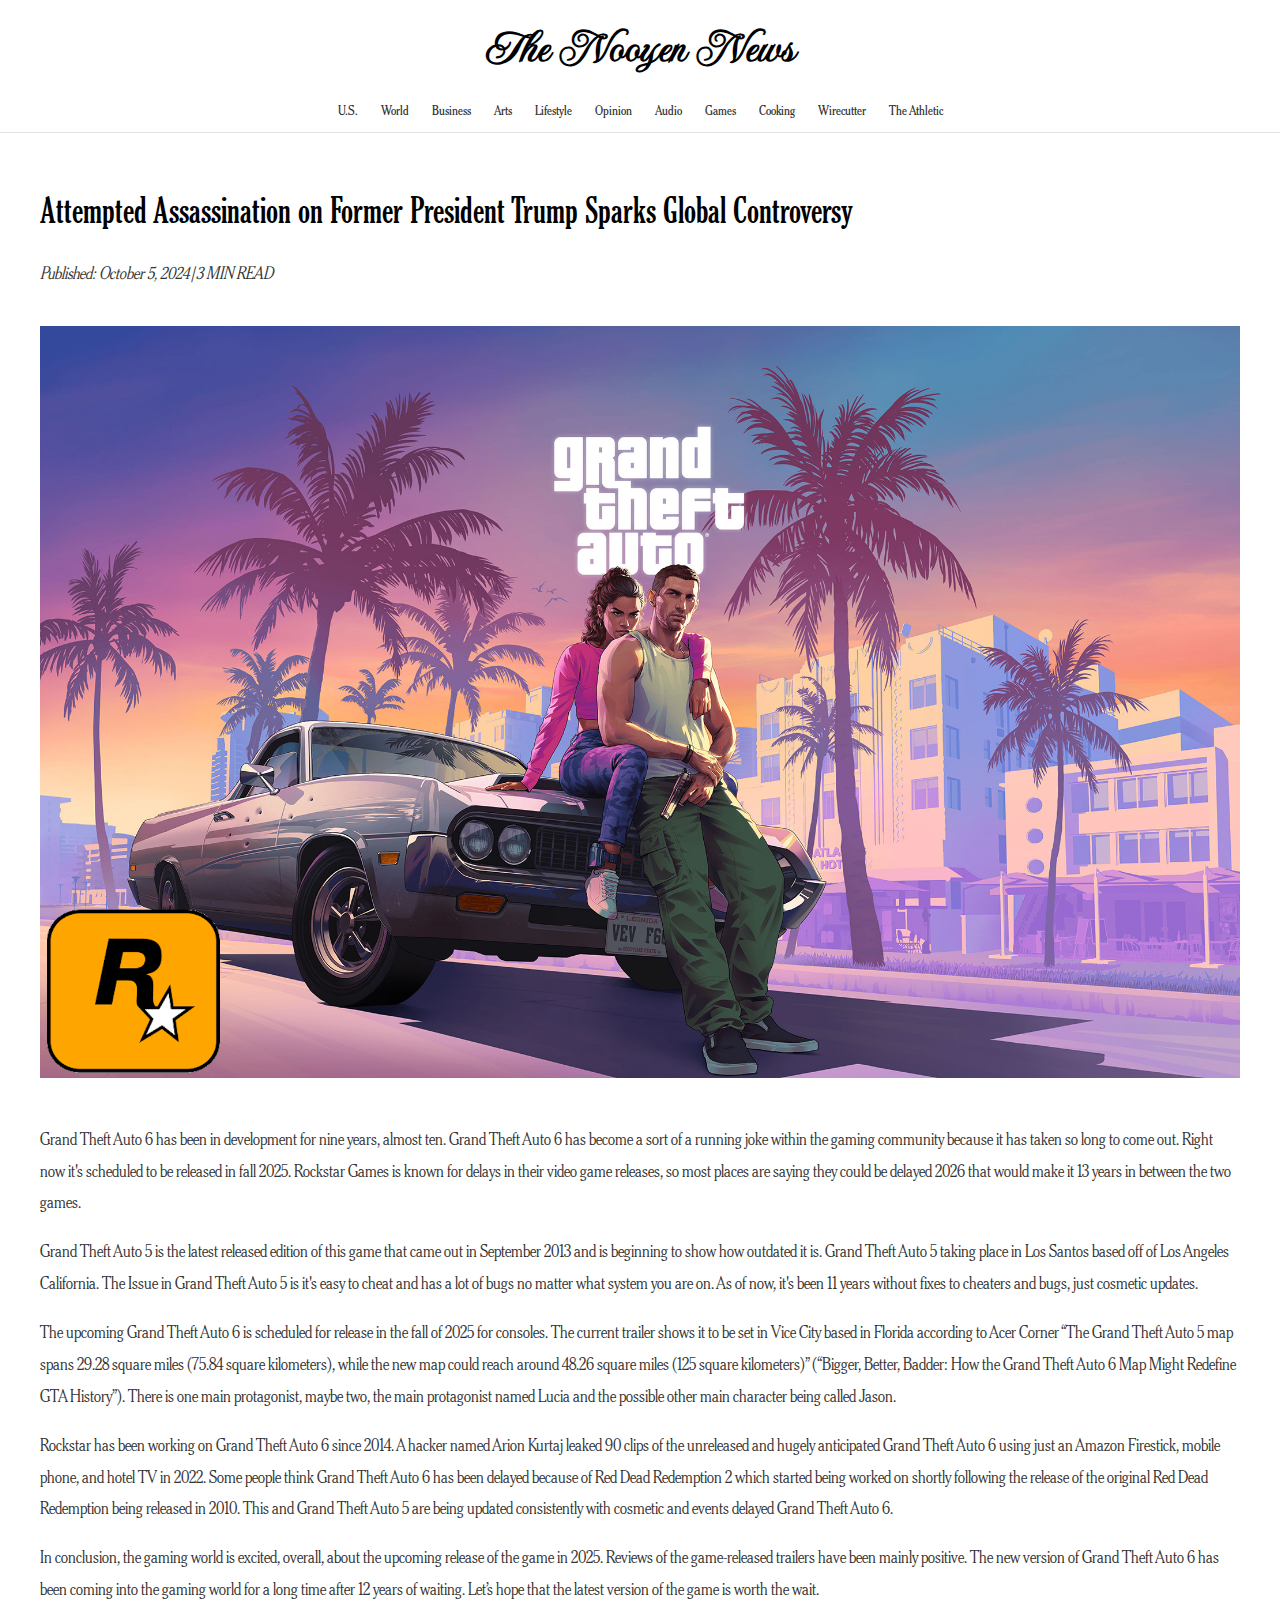
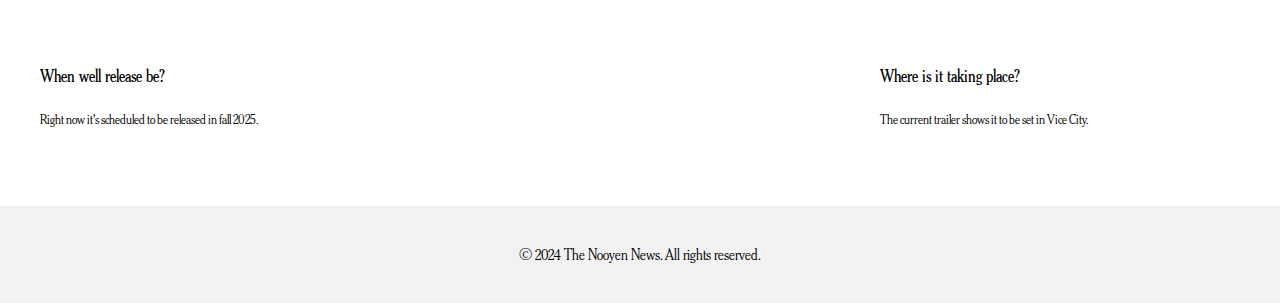
==== gta6.html @ 73eb8105 "Lil fixes" ====
<!DOCTYPE html>
<html lang="en">
  <head>
    <meta charset="UTF-8" />
    <meta name="viewport" content="width=device-width, initial-scale=1.0" />
    <title>The Nooyen News</title>
    <link rel="icon" type="image/x-icon" href="assets/img/NY Times Logo.jpeg" />
    <link rel="stylesheet" href="gta6style.css" />
    <link
      href="https://fonts.googleapis.com/css2?family=Imperial+Script&display=swap"
      rel="stylesheet"
    />
  </head>
  <body>
    <header>
      <div class="header-top">
        <div class="logo">
          <h1>The Nooyen News</h1>
        </div>
      </div>
      <nav>
        <ul>
          <li><a href="#">U.S.</a></li>
          <li><a href="#">World</a></li>
          <li><a href="#">Business</a></li>
          <li><a href="#">Arts</a></li>
          <li><a href="#">Lifestyle</a></li>
          <li><a href="#">Opinion</a></li>
          <li><a href="#">Audio</a></li>
          <li><a href="#">Games</a></li>
          <li><a href="#">Cooking</a></li>
          <li><a href="#">Wirecutter</a></li>
          <li><a href="#">The Athletic</a></li>
        </ul>
      </nav>
    </header>

    <main>
      <section class="article">
        <h2>
          Attempted Assassination on Former President Trump Sparks Global
          Controversy
        </h2>
        <p class="article-time">Published: October 5, 2024 | 3 MIN READ</p>

        <img src="assets/img/gta6-trailer.png" alt="gta6" />

        <p>
          Grand Theft Auto 6 has been in development for nine years, almost ten.
          Grand Theft Auto 6 has become a sort of a running joke within the
          gaming community because it has taken so long to come out. Right now
          it's scheduled to be released in fall 2025. Rockstar Games is known
          for delays in their video game releases, so most places are saying
          they could be delayed 2026 that would make it 13 years in between the
          two games.
        </p>

        <p>
          Grand Theft Auto 5 is the latest released edition of this game that
          came out in September 2013 and is beginning to show how outdated it
          is. Grand Theft Auto 5 taking place in Los Santos based off of Los
          Angeles California. The Issue in Grand Theft Auto 5 is it's easy to
          cheat and has a lot of bugs no matter what system you are on. As of
          now, it's been 11 years without fixes to cheaters and bugs, just
          cosmetic updates.
        </p>

        <p>
          The upcoming Grand Theft Auto 6 is scheduled for release in the fall
          of 2025 for consoles. The current trailer shows it to be set in Vice
          City based in Florida according to Acer Corner “The Grand Theft Auto 5
          map spans 29.28 square miles (75.84 square kilometers), while the new
          map could reach around 48.26 square miles (125 square kilometers)”
          (“Bigger, Better, Badder: How the Grand Theft Auto 6 Map Might
          Redefine GTA History”). There is one main protagonist, maybe two, the
          main protagonist named Lucia and the possible other main character
          being called Jason.
        </p>

        <p>
          Rockstar has been working on Grand Theft Auto 6 since 2014. A hacker
          named Arion Kurtaj leaked 90 clips of the unreleased and hugely
          anticipated Grand Theft Auto 6 using just an Amazon Firestick, mobile
          phone, and hotel TV in 2022. Some people think Grand Theft Auto 6 has
          been delayed because of Red Dead Redemption 2 which started being
          worked on shortly following the release of the original Red Dead
          Redemption being released in 2010. This and Grand Theft Auto 5 are
          being updated consistently with cosmetic and events delayed Grand
          Theft Auto 6.
        </p>

        <p>
          In conclusion, the gaming world is excited, overall, about the
          upcoming release of the game in 2025. Reviews of the game-released
          trailers have been mainly positive. The new version of Grand Theft
          Auto 6 has been coming into the gaming world for a long time after 12
          years of waiting. Let’s hope that the latest version of the game is
          worth the wait.
        </p>
      </section>

      <section class="more-news">
        <article>
          <h3>When well release be?</h3>
          <p>Right now it's scheduled to be released in fall 2025.</p>
        </article>
        <article>
          <h3>Where is it taking place?</h3>
          <p>The current trailer shows it to be set in Vice City.</p>
        </article>
      </section>
    </main>

    <footer>
      <p>&copy; 2024 The Nooyen News. All rights reserved.</p>
    </footer>
  </body>
</html>
---- gta6style.css ----
@font-face {
    font-family: 'Cheltenham';
    src: url('assets/font/cheltenham-cond-normal-300.ttf') format('truetype');
    font-weight: 300;
    font-style: normal;
}

@font-face {
    font-family: 'Cheltenham';
    src: url('assets/font/cheltenham-cond-normal-500.ttf') format('truetype');
    font-weight: 500;
    font-style: normal;
}

@font-face {
    font-family: 'Cheltenham';
    src: url('assets/font/cheltenham-cond-normal-700.ttf') format('truetype');
    font-weight: 700;
    font-style: normal;
}

body {
    font-family: 'Cheltenham', Georgia, 'Times New Roman', Times, serif;
    margin: 0;
    padding: 0;
    line-height: 1.6;
    font-weight: 300;
}

header {
    background-color: #fff;
    border-bottom: 1px solid #e2e2e2;
    padding: 10px 0;
}

.header-top {
    display: flex;
    justify-content: space-between;
    align-items: center;
    padding: 0 20px;
}

nav ul {
    list-style-type: none;
    padding: 0;
    text-align: center;
    margin: 10px 0 0 0;
}

nav ul li {
    display: inline;
    margin: 0 10px;
}

nav ul li a {
    text-decoration: none;
    color: #333;
    font-size: 0.9em;
    font-weight: 500;
}

.logo {
    text-align: center;
    flex-grow: 1;
}

.logo h1 {
    font-family: 'Imperial Script', cursive;
    font-size: 3em;
    margin: 0;
}

main {
    max-width: 1200px;
    margin: 0 auto;
    padding: 20px;
}

.article {
    margin-bottom: 40px;
}

.article h2 {
    font-size: 2.2em;
    margin-bottom: 10px;
    font-weight: 700;
}

.article p {
    font-size: 1.1em;
    font-weight: 300;
    line-height: 1.8;
    color: #333;
}

.article img {
    width: 100%;
    height: auto;
    margin: 20px 0;
}

.article-time {
    font-style: italic;
    color: #666;
    font-size: 0.9em;
}

.side-news {
    margin-top: 40px;
}

.side-news article {
    margin-bottom: 20px;
}

.side-news h3 {
    font-size: 1.3em;
    font-weight: 500;
}

.side-news p {
    font-size: 0.9em;
    font-weight: 300;
}

.more-news {
    display: flex;
    justify-content: space-between;
    margin-top: 40px;
}

.more-news article {
    flex-basis: 30%;
}

.more-news h3 {
    font-size: 1.1em;
    font-weight: 500;
}

.more-news p {
    font-size: 0.9em;
    font-weight: 300;
}

footer {
    background-color: #f2f2f2;
    text-align: center;
    padding: 20px 0;
    margin-top: 40px;
    font-weight: 300;
}

@media (max-width: 768px) {
    .more-news {
        flex-direction: column;
    }

    .more-news article {
        margin-bottom: 20px;
    }

    .header-top {
        flex-direction: column;
        align-items: center;
    }

    .logo h1 {
        font-size: 2em;
    }
}
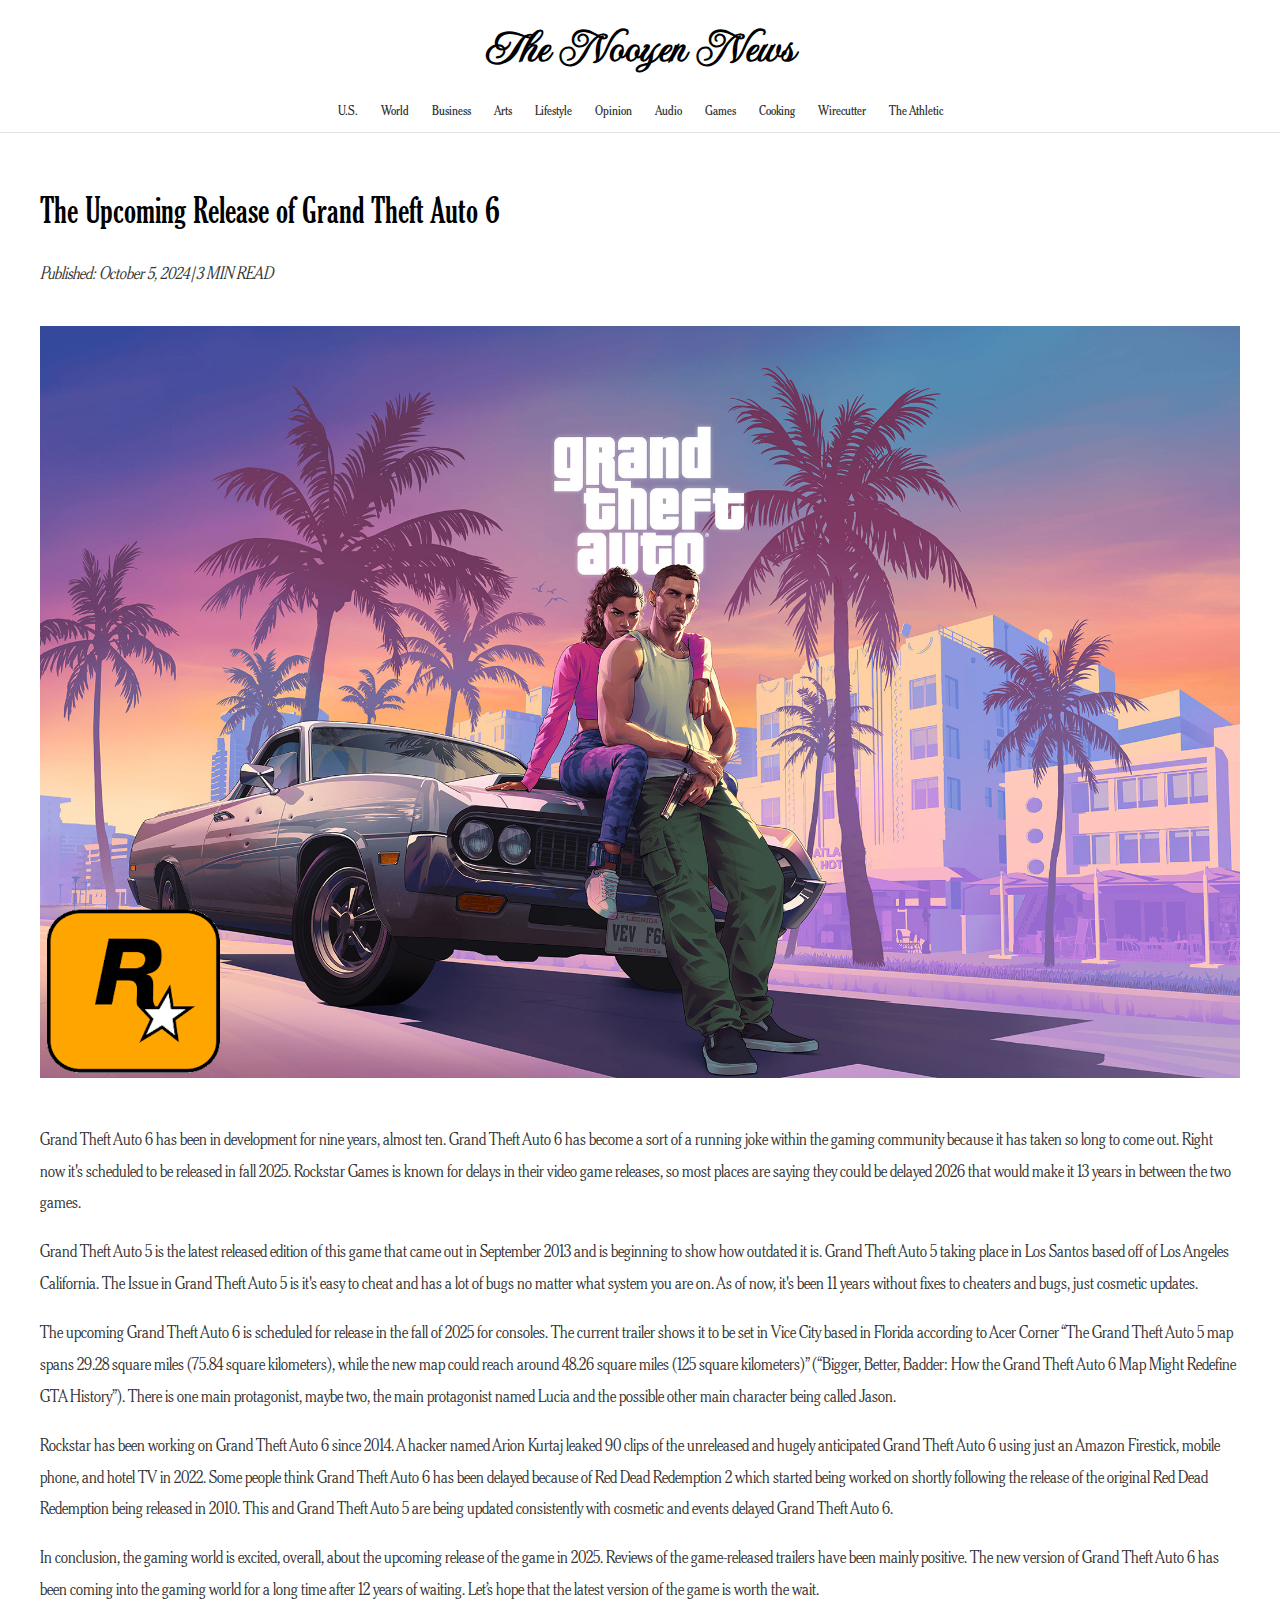
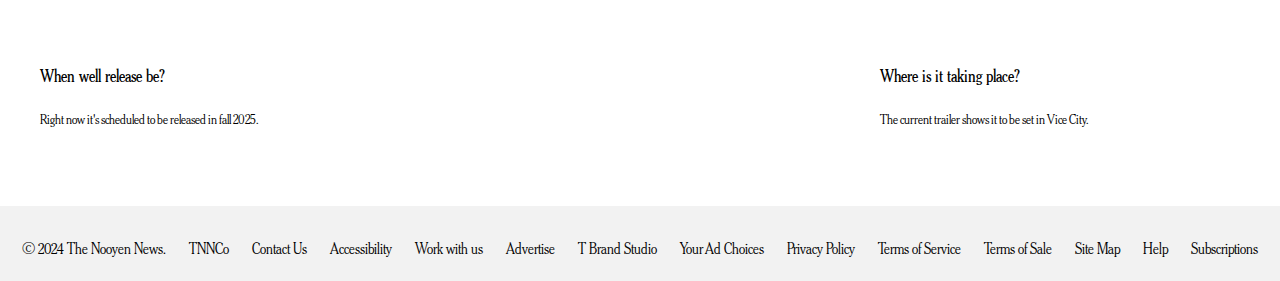
==== commit 1402301f: "Update gta6.html" ====
--- a/gta6.html
+++ b/gta6.html
@@ -38,8 +38,7 @@
     <main>
       <section class="article">
         <h2>
-          Attempted Assassination on Former President Trump Sparks Global
-          Controversy
+          The Upcoming Release of Grand Theft Auto 6
         </h2>
         <p class="article-time">Published: October 5, 2024 | 3 MIN READ</p>
 
@@ -112,7 +111,24 @@
     </main>
 
     <footer>
-      <p>&copy; 2024 The Nooyen News. All rights reserved.</p>
+       <nav>
+        <ul>
+          <li>&copy; 2024 The Nooyen News.</li>
+          <li>TNNCo</li>
+          <li>Contact Us</li>
+          <li>Accessibility</li>
+          <li>Work with us</li>
+          <li>Advertise</li>
+          <li>T Brand Studio</li>
+          <li>Your Ad Choices</li>
+          <li>Privacy Policy</li>
+          <li>Terms of Service</li>
+          <li>Terms of Sale</li>
+          <li>Site Map</li>
+          <li>Help</li>
+          <li>Subscriptions</li>
+        </ul>
+      </nav>
     </footer>
   </body>
 </html>
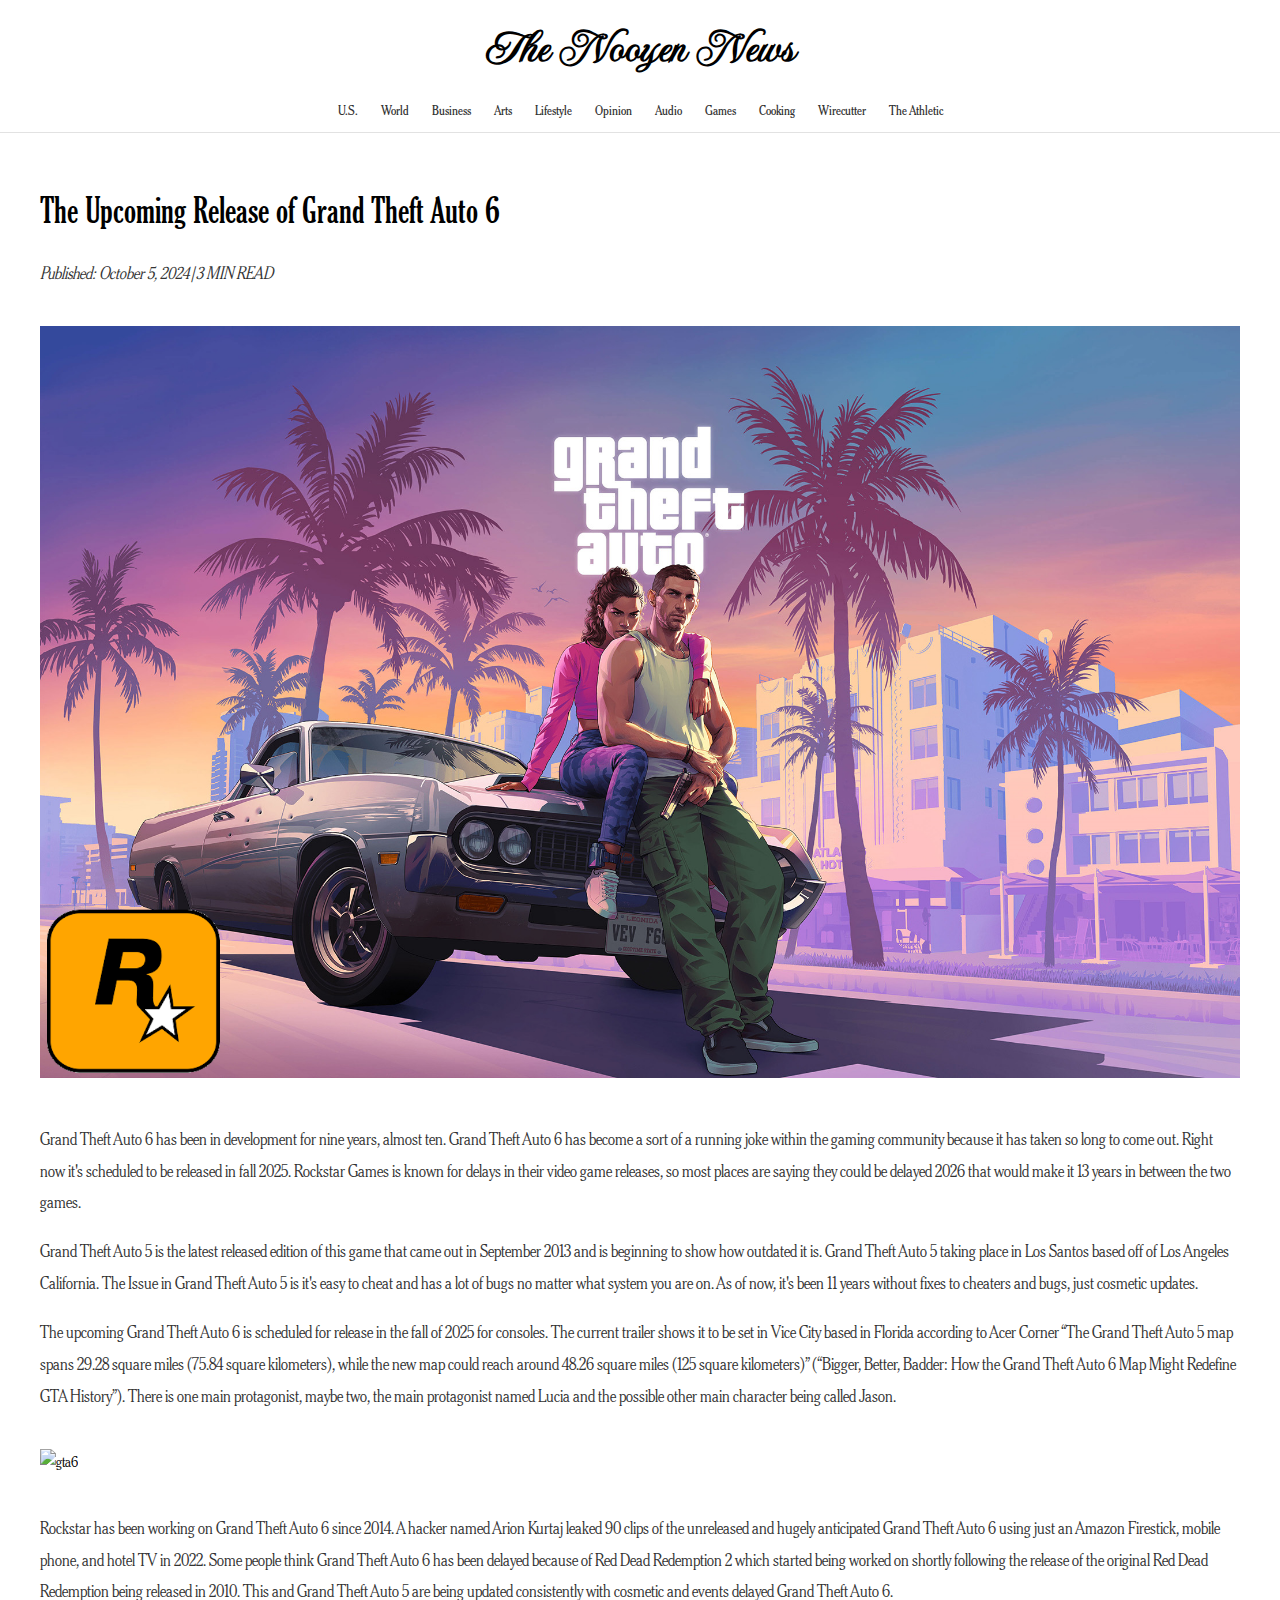
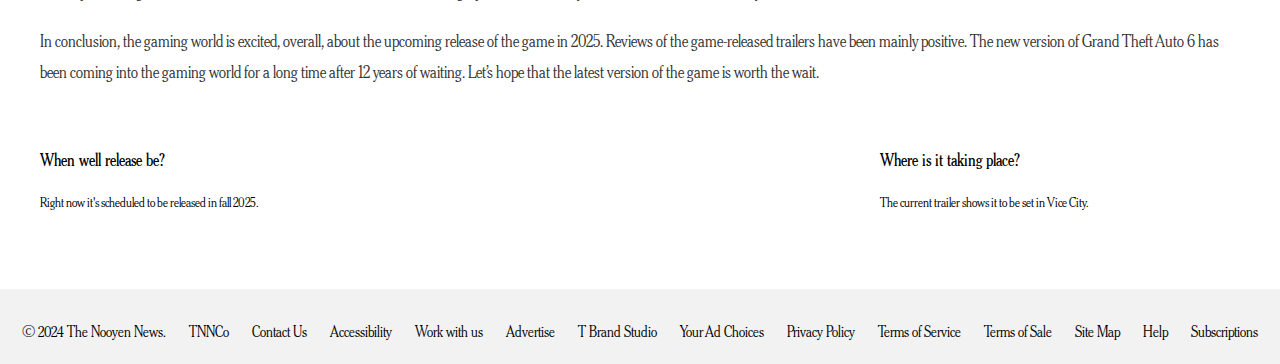
==== commit ef9c0a0a: "Update gta6.html" ====
--- a/gta6.html
+++ b/gta6.html
@@ -76,6 +76,8 @@
           being called Jason.
         </p>
 
+        <img src="assets/img/gta-6-hacker-behind-2022-leaks-vows-to-continue-to-commit-v0-9rqRvxIcBai12a-2Kpwe62ahP_Qa2ONCaiV1uaVwfs0.webp" alt="gta6" />
+
         <p>
           Rockstar has been working on Grand Theft Auto 6 since 2014. A hacker
           named Arion Kurtaj leaked 90 clips of the unreleased and hugely
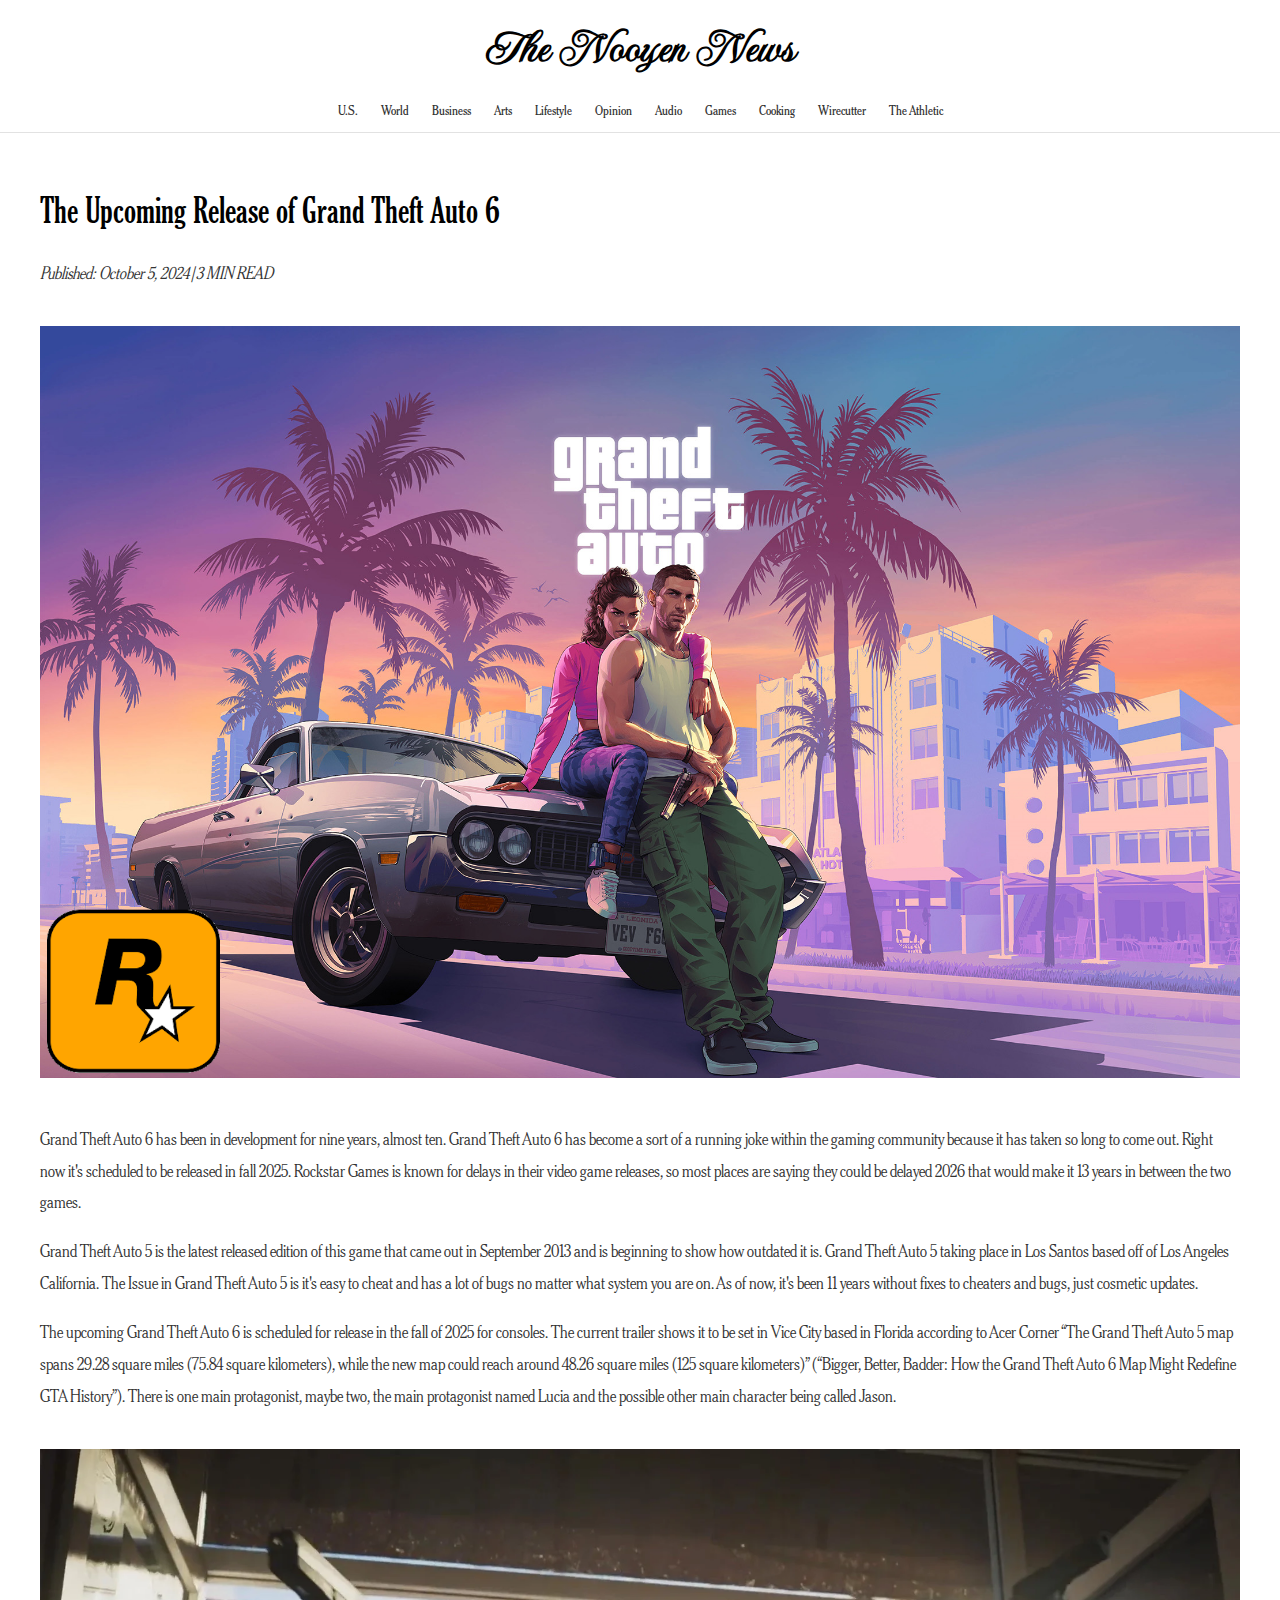
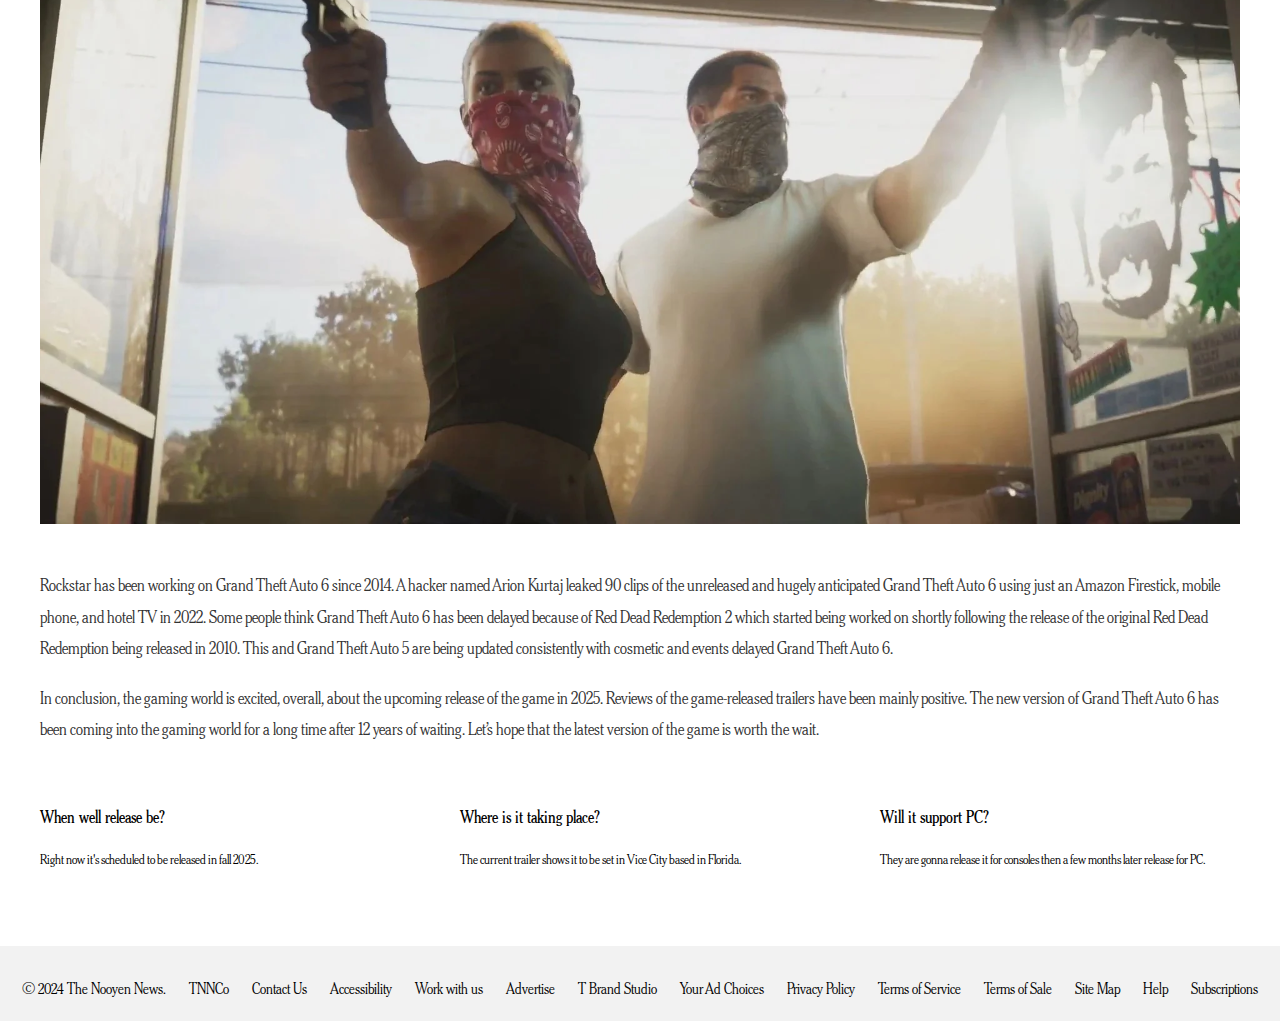
==== commit fa4dd3b7: "Update gta6.html" ====
--- a/gta6.html
+++ b/gta6.html
@@ -107,7 +107,11 @@
         </article>
         <article>
           <h3>Where is it taking place?</h3>
-          <p>The current trailer shows it to be set in Vice City.</p>
+          <p>The current trailer shows it to be set in Vice City based in Florida.</p>
+        </article>
+        <article>
+          <h3>Will it support PC?</h3>
+          <p>They are gonna release it for consoles then a few months later release for PC.</p>
         </article>
       </section>
     </main>
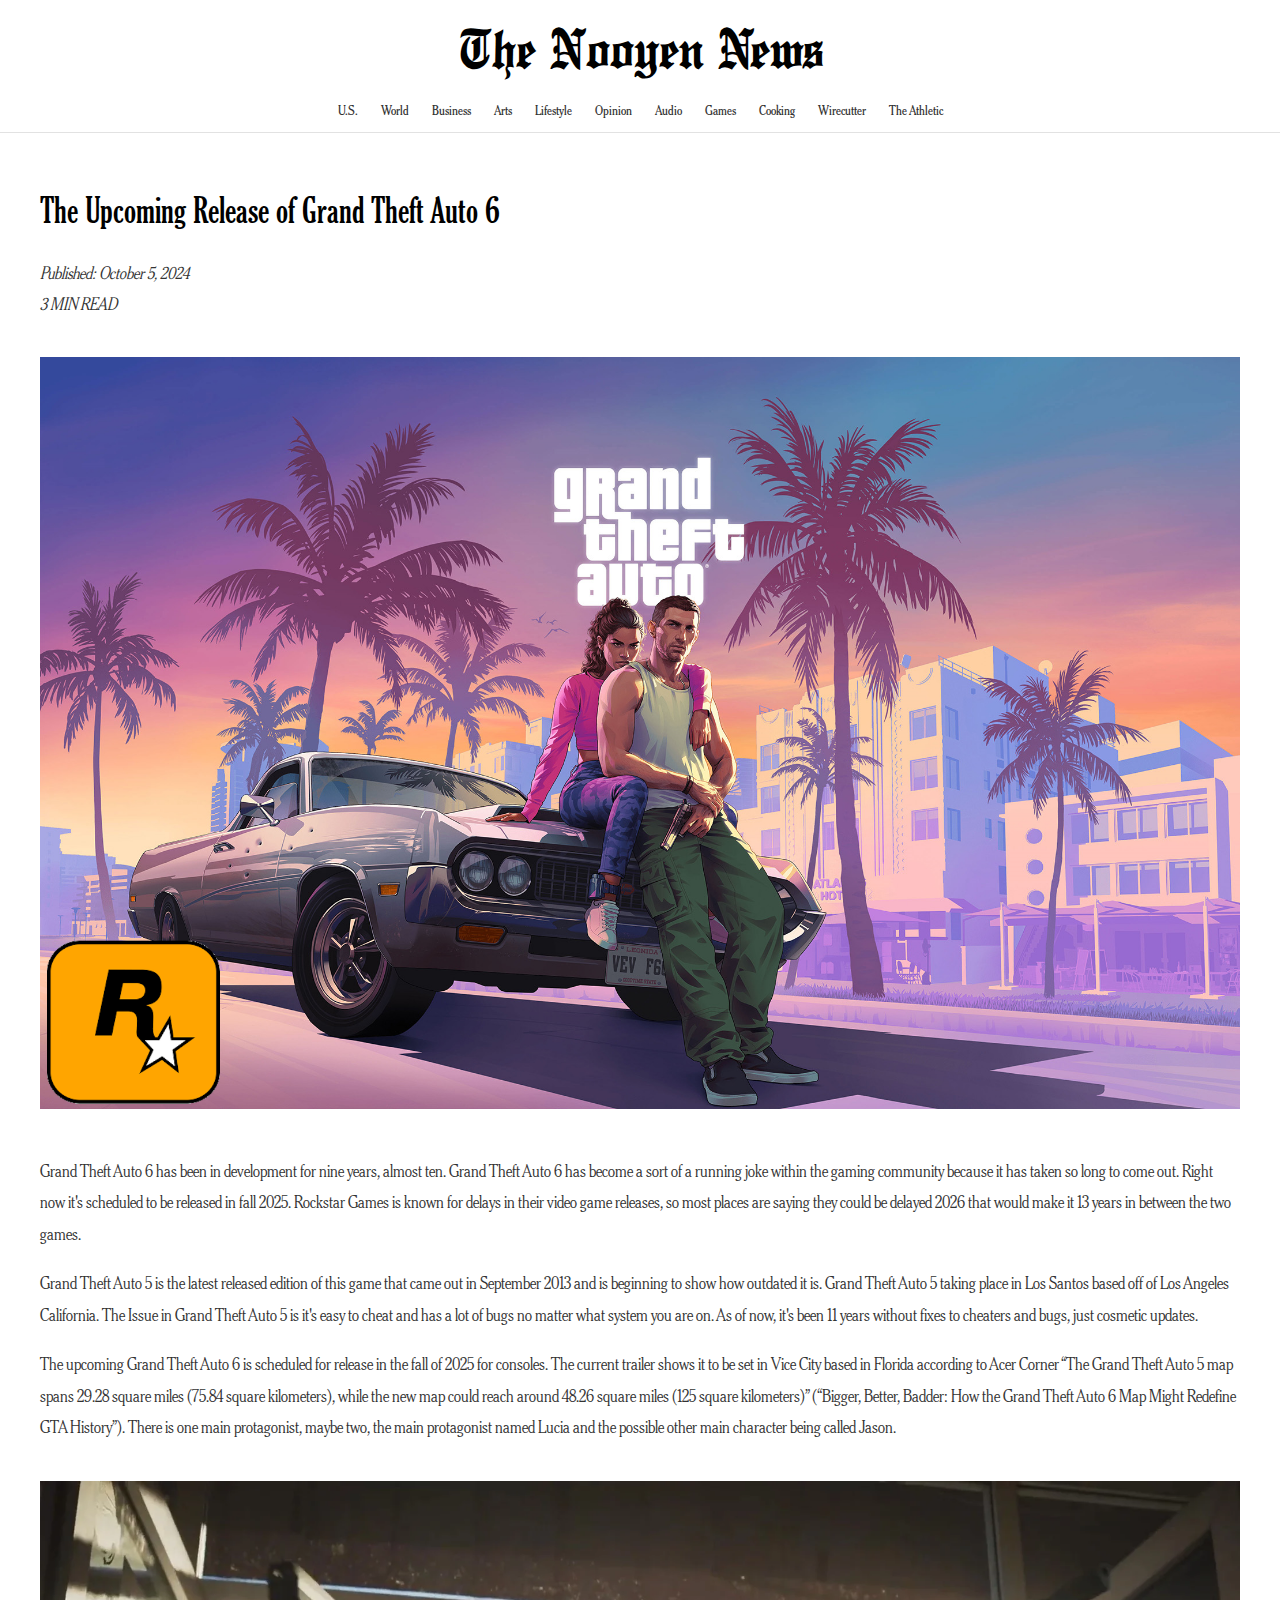
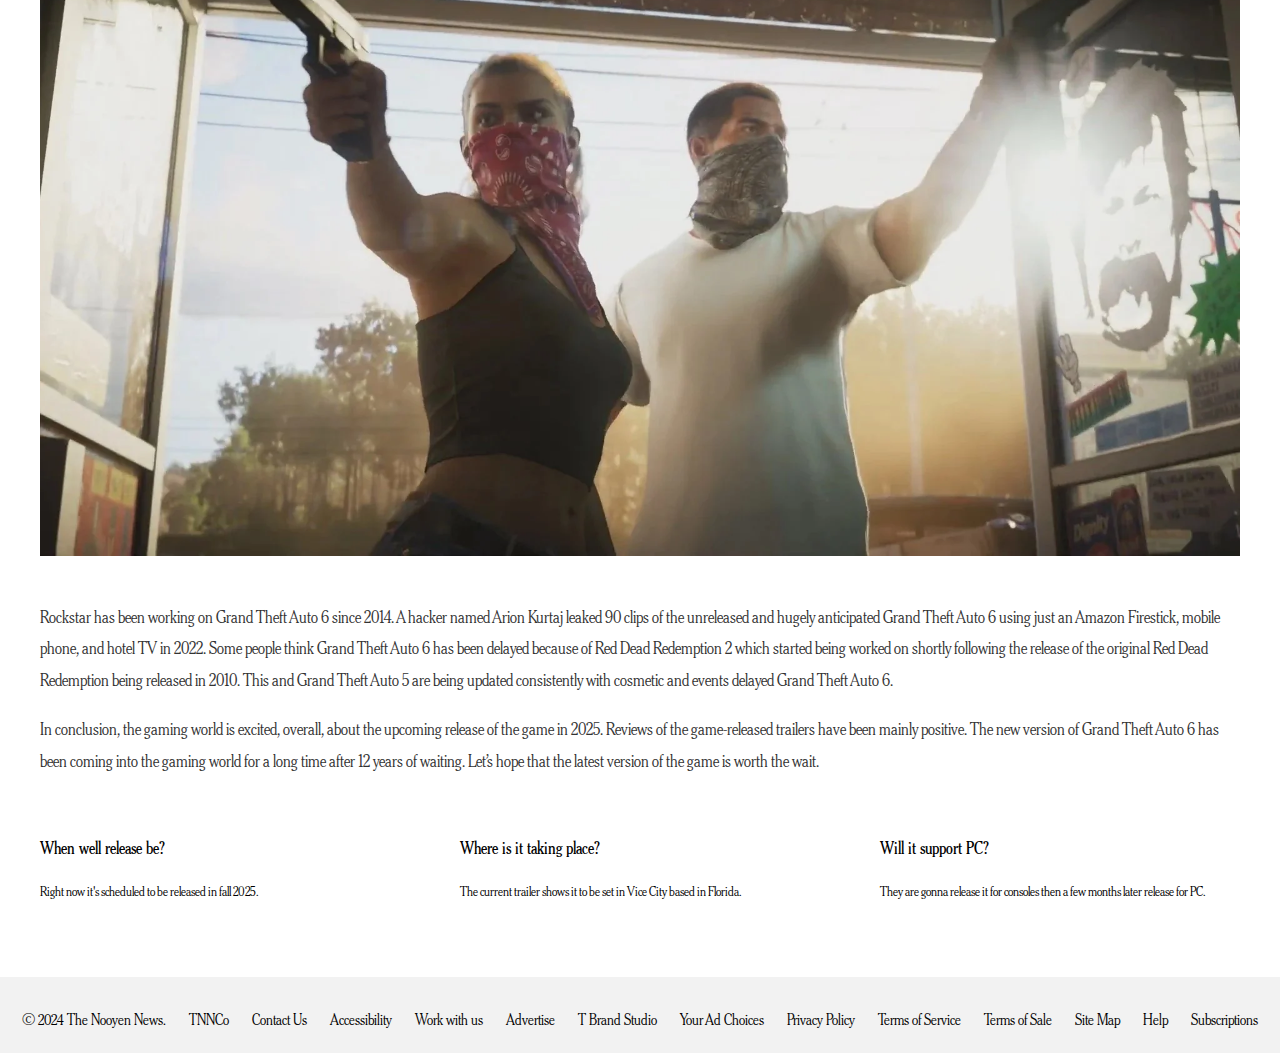
==== commit 86e7aacf: "make it a new line" ====
--- a/gta6.html
+++ b/gta6.html
@@ -40,7 +40,7 @@
         <h2>
           The Upcoming Release of Grand Theft Auto 6
         </h2>
-        <p class="article-time">Published: October 5, 2024 | 3 MIN READ</p>
+        <p class="article-time">Published: October 5, 2024 <br>3 MIN READ</br></p>
 
         <img src="assets/img/gta6-trailer.png" alt="gta6" />
 
--- a/gta6style.css
+++ b/gta6style.css
@@ -1,3 +1,8 @@
+@font-face {
+    font-family: OldEnglish;
+    src: url("assets/font/OPTIEngraversOldEnglish.otf") format("opentype");
+}
+
 @font-face {
     font-family: 'Cheltenham';
     src: url('assets/font/cheltenham-cond-normal-300.ttf') format('truetype');
@@ -65,7 +70,7 @@
 }
 
 .logo h1 {
-    font-family: 'Imperial Script', cursive;
+    font-family: 'OldEnglish', serif;
     font-size: 3em;
     margin: 0;
 }
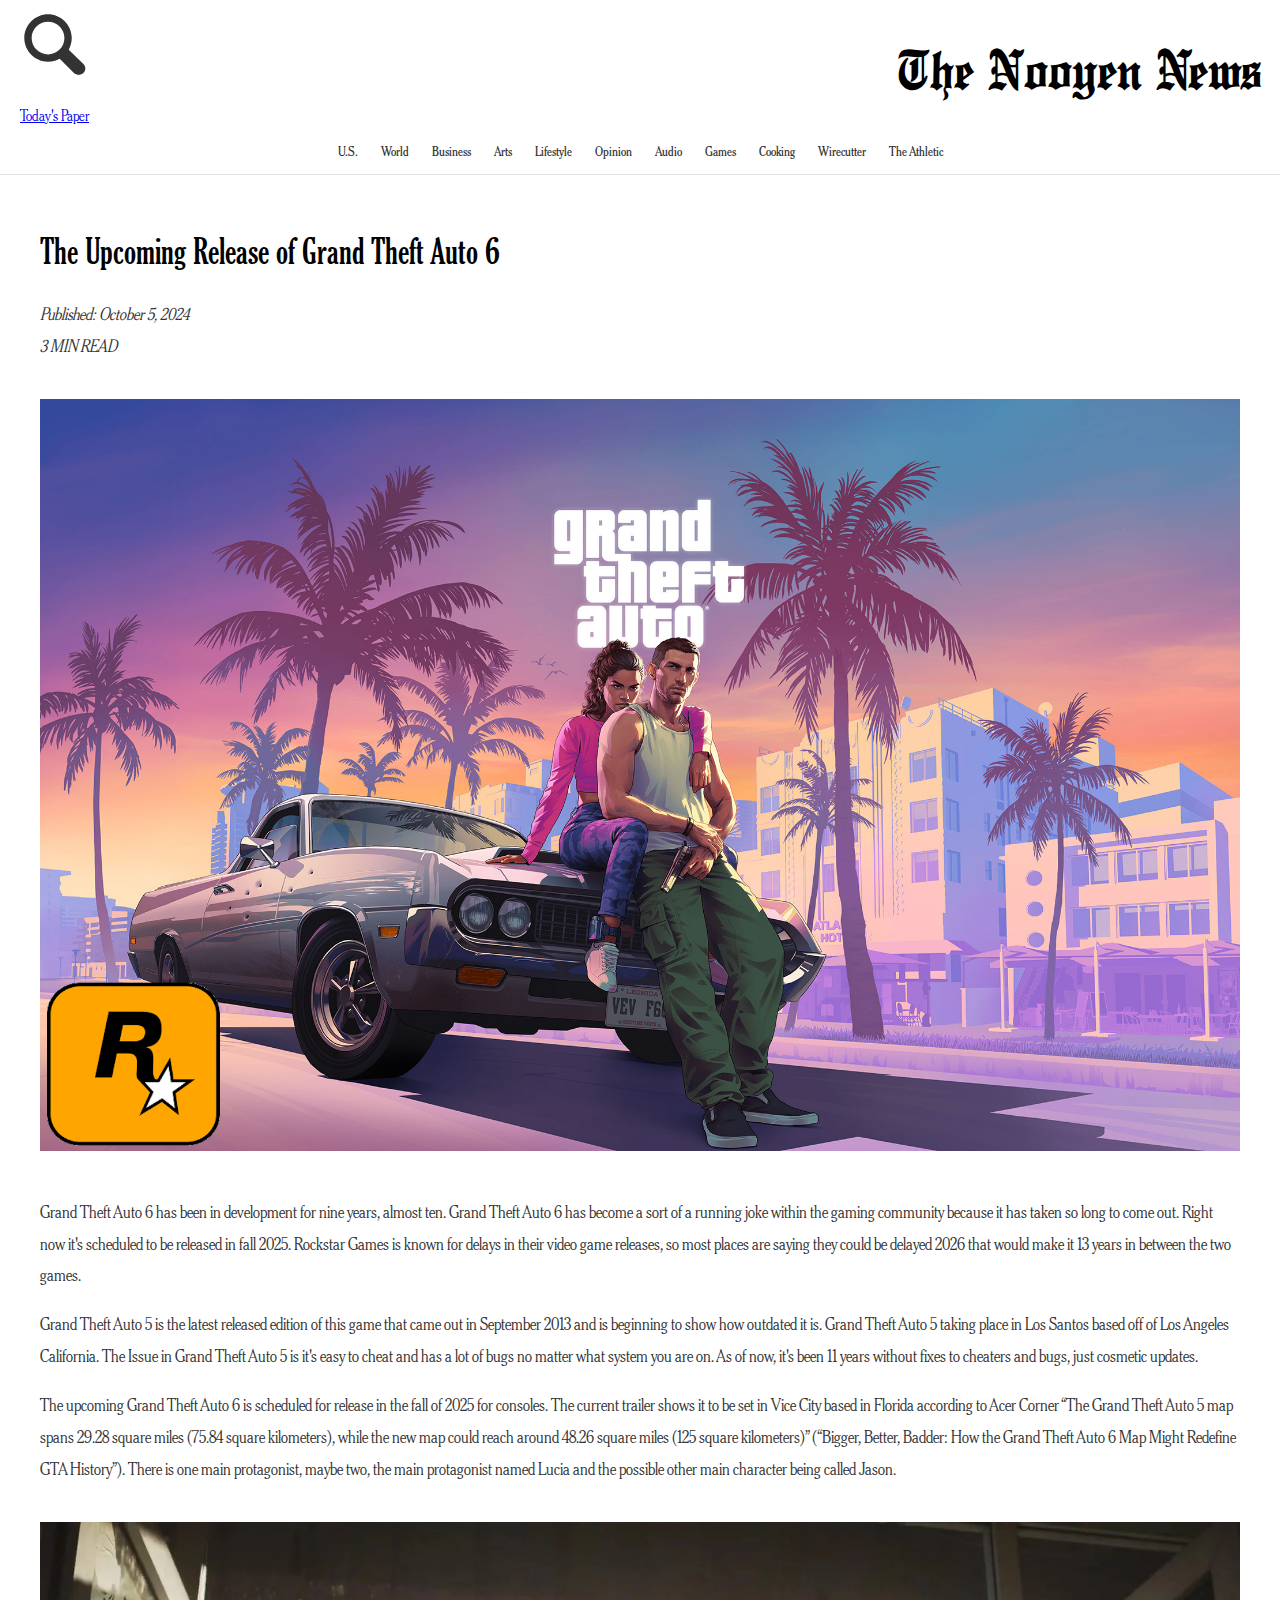
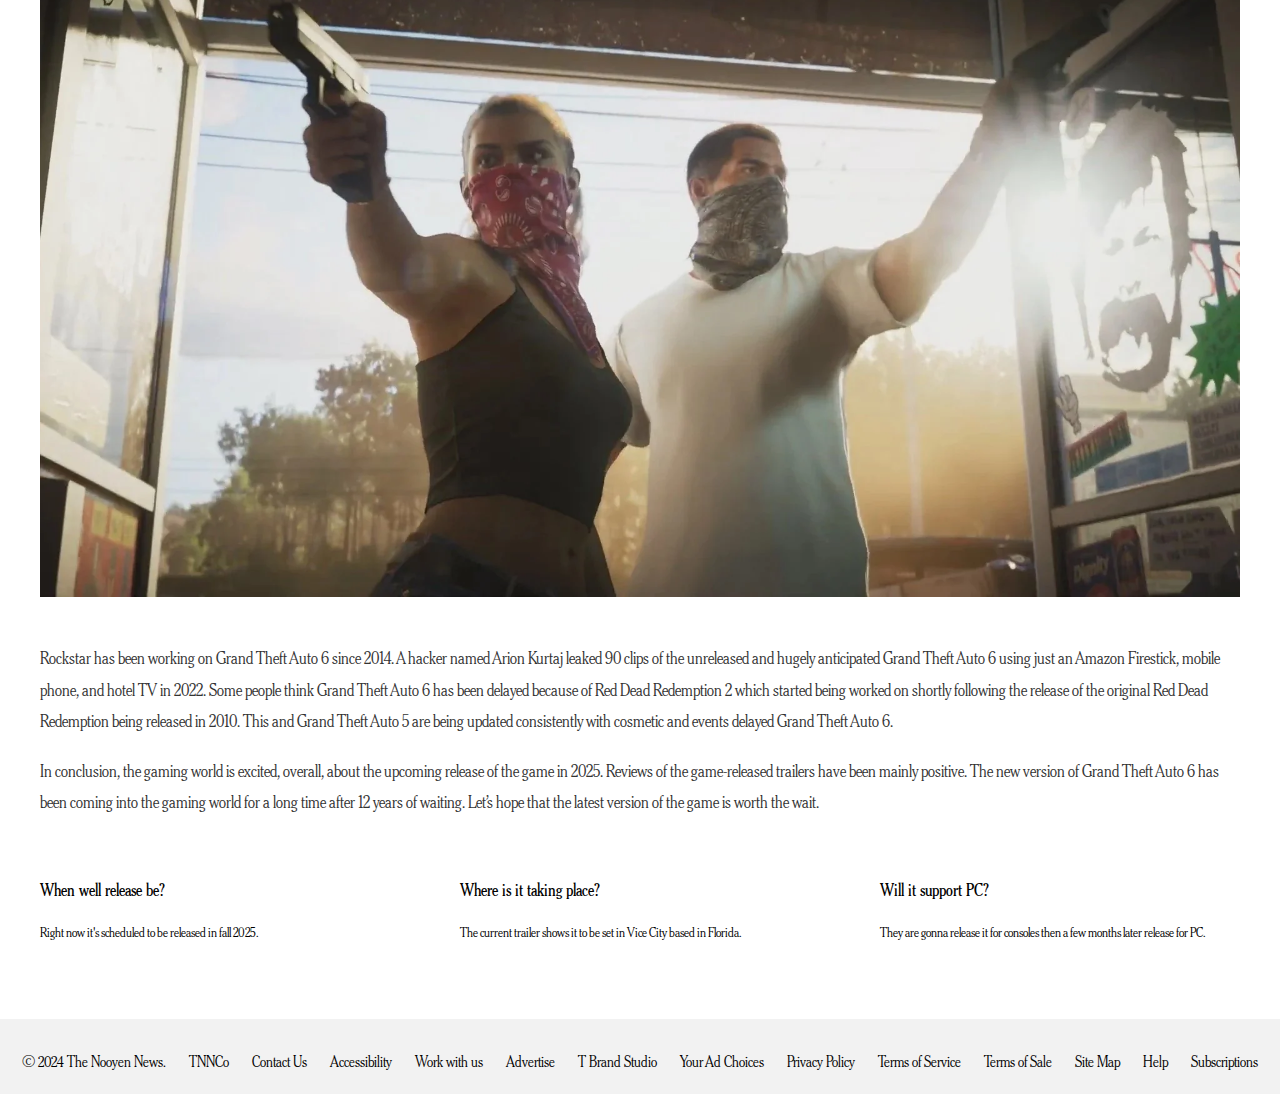
==== commit f1ef0449: "Update gta6.html" ====
--- a/gta6.html
+++ b/gta6.html
@@ -14,6 +14,13 @@
   <body>
     <header>
       <div class="header-top">
+        <div class="left-section">
+          <div class="search-icon">
+            <img src="assets/img/search.svg" alt="Search" />
+          </div>
+          <div class="date"><p id="current-date"></p></div>
+          <div class="todays-paper"><a href="https://www.nytimes.com/section/todayspaper">Today's Paper<a/></div>
+        </div>
         <div class="logo">
           <h1>The Nooyen News</h1>
         </div>
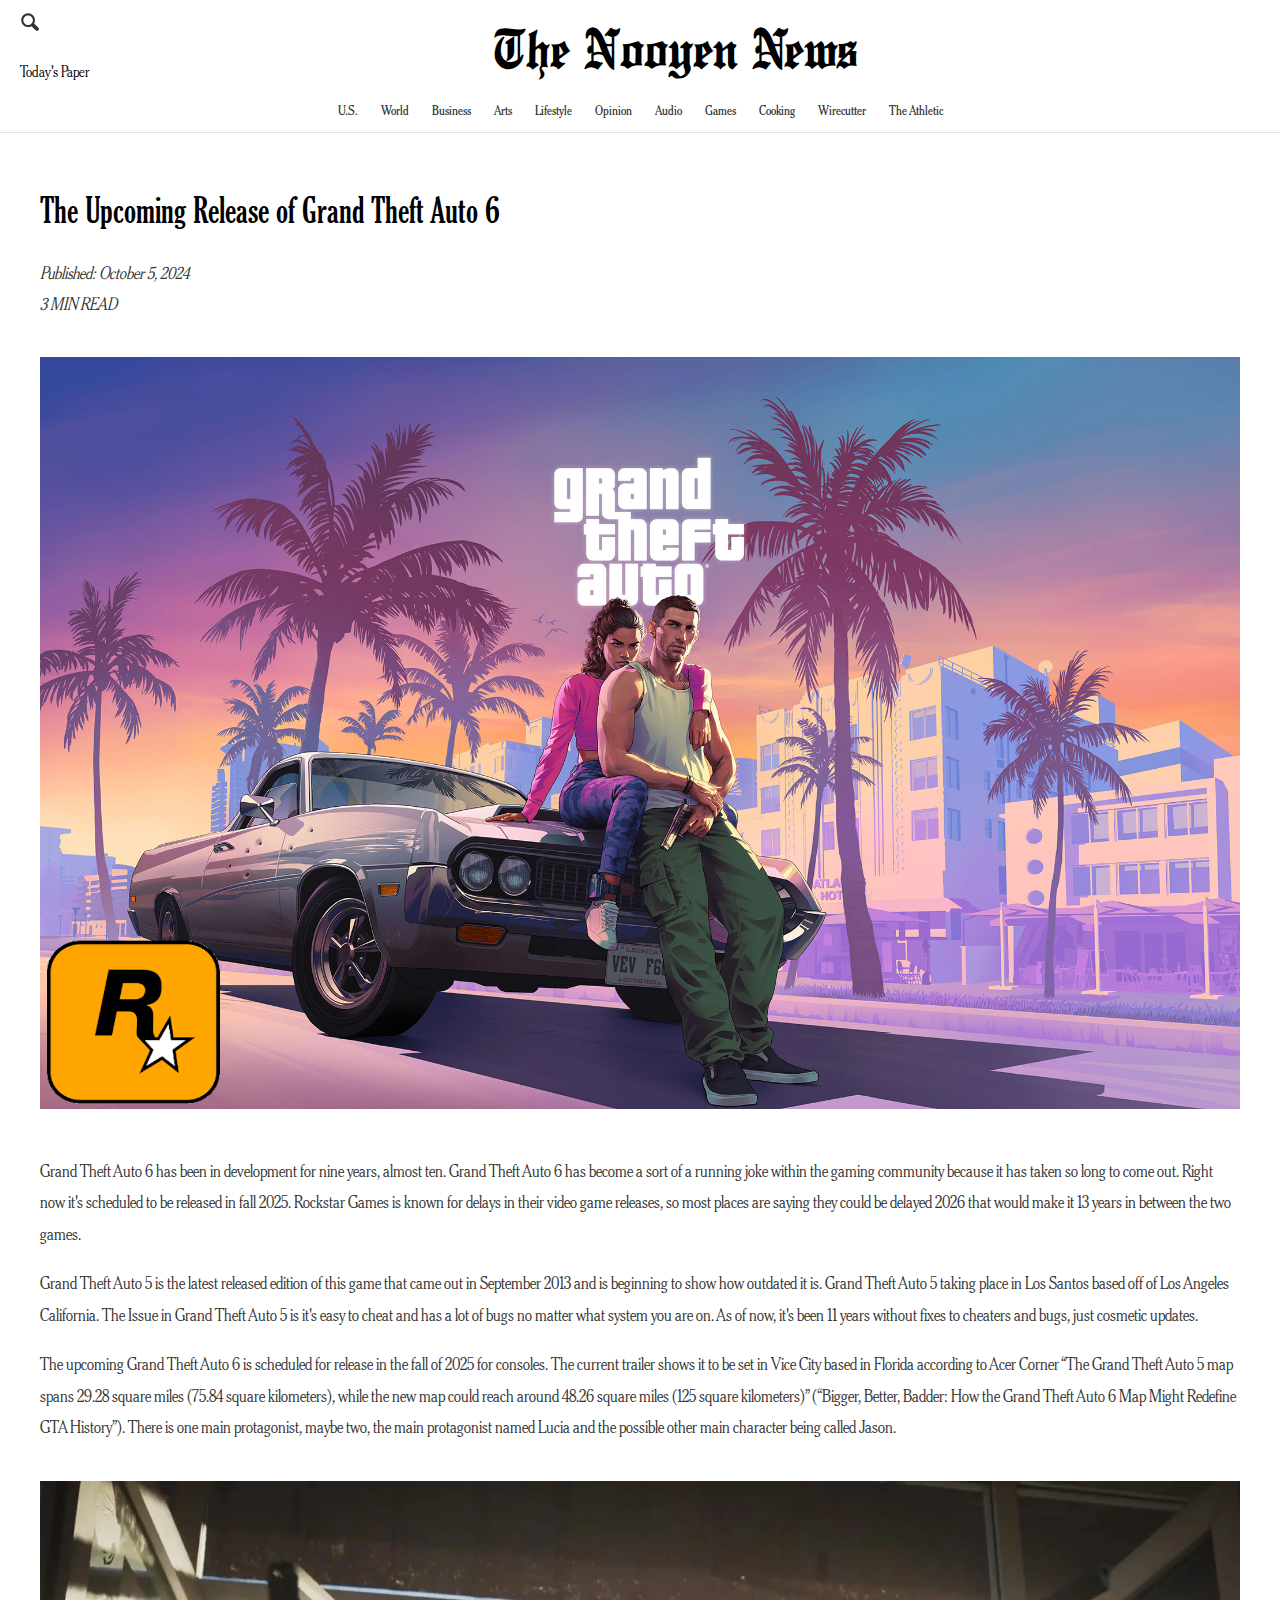
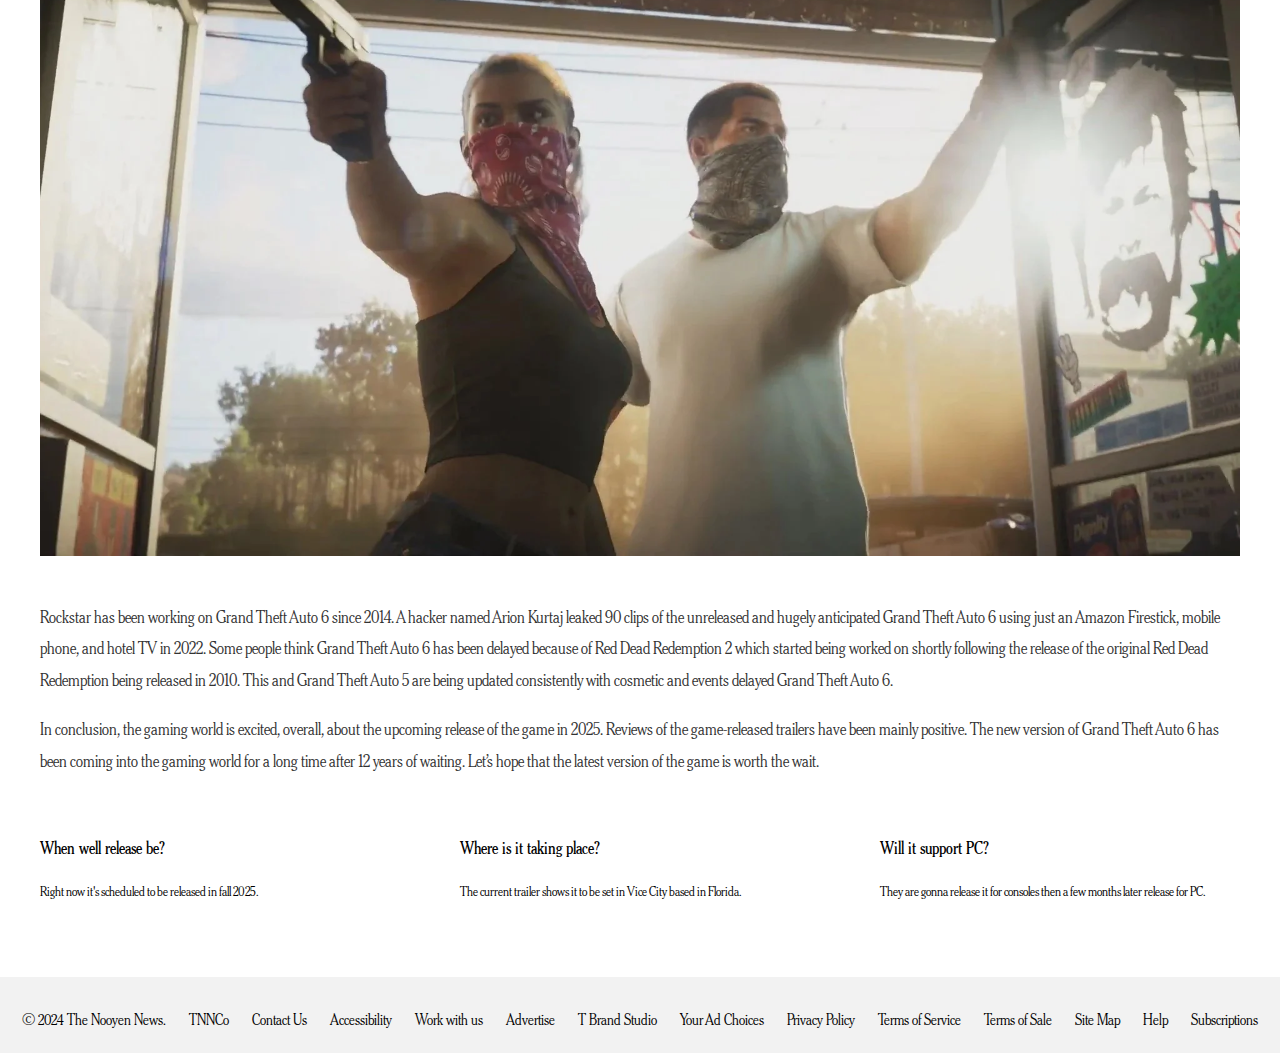
==== commit c824fdea: "Update gta6.html" ====
--- a/gta6.html
+++ b/gta6.html
@@ -19,7 +19,7 @@
             <img src="assets/img/search.svg" alt="Search" />
           </div>
           <div class="date"><p id="current-date"></p></div>
-          <div class="todays-paper"><a href="https://www.nytimes.com/section/todayspaper">Today's Paper<a/></div>
+          <div class="todays-paper"><a href="https://www.nytimes.com/section/todayspaper">Today's Paper</a></div>
         </div>
         <div class="logo">
           <h1>The Nooyen News</h1>
--- a/gta6style.css
+++ b/gta6style.css
@@ -1,5 +1,5 @@
 @font-face {
-    font-family: OldEnglish;
+    font-family: 'OldEnglish';
     src: url("assets/font/OPTIEngraversOldEnglish.otf") format("opentype");
 }
 
@@ -40,7 +40,7 @@
 
 .header-top {
     display: flex;
-    justify-content: space-between;
+    justify-content: center;
     align-items: center;
     padding: 0 20px;
 }
@@ -62,6 +62,48 @@
     color: #333;
     font-size: 0.9em;
     font-weight: 500;
+}
+
+.left-section {
+    display: flex;
+    flex-direction: column;
+    align-items: flex-start;
+    margin-right: auto;
+    color: inherit;
+    text-decoration: none;
+}
+
+.left-section todays-paper {
+    color: inherit;
+    text-decoration: none;
+}
+
+.search-icon {
+    margin-bottom: 5px;
+}
+
+.search-icon img {
+    width: 20px;
+    height: 20px;
+}
+
+.todays-paper {
+    color: inherit;
+    text-decoration: none;
+}
+
+.todays-paper a {
+    color: inherit;
+    text-decoration: none;
+}
+
+.header-middle {
+    text-align: center;
+    padding: 10px 0;
+}
+
+.right-section {
+    width: 20px;
 }
 
 .logo {
@@ -75,6 +117,18 @@
     margin: 0;
 }
 
+.date {
+    font-style: italic;
+    color: #666;
+    font-weight: 300;
+    font-size: 0.9em;
+}
+
+img {
+    max-width: 100%;
+    height: auto;
+}
+
 main {
     max-width: 1200px;
     margin: 0 auto;
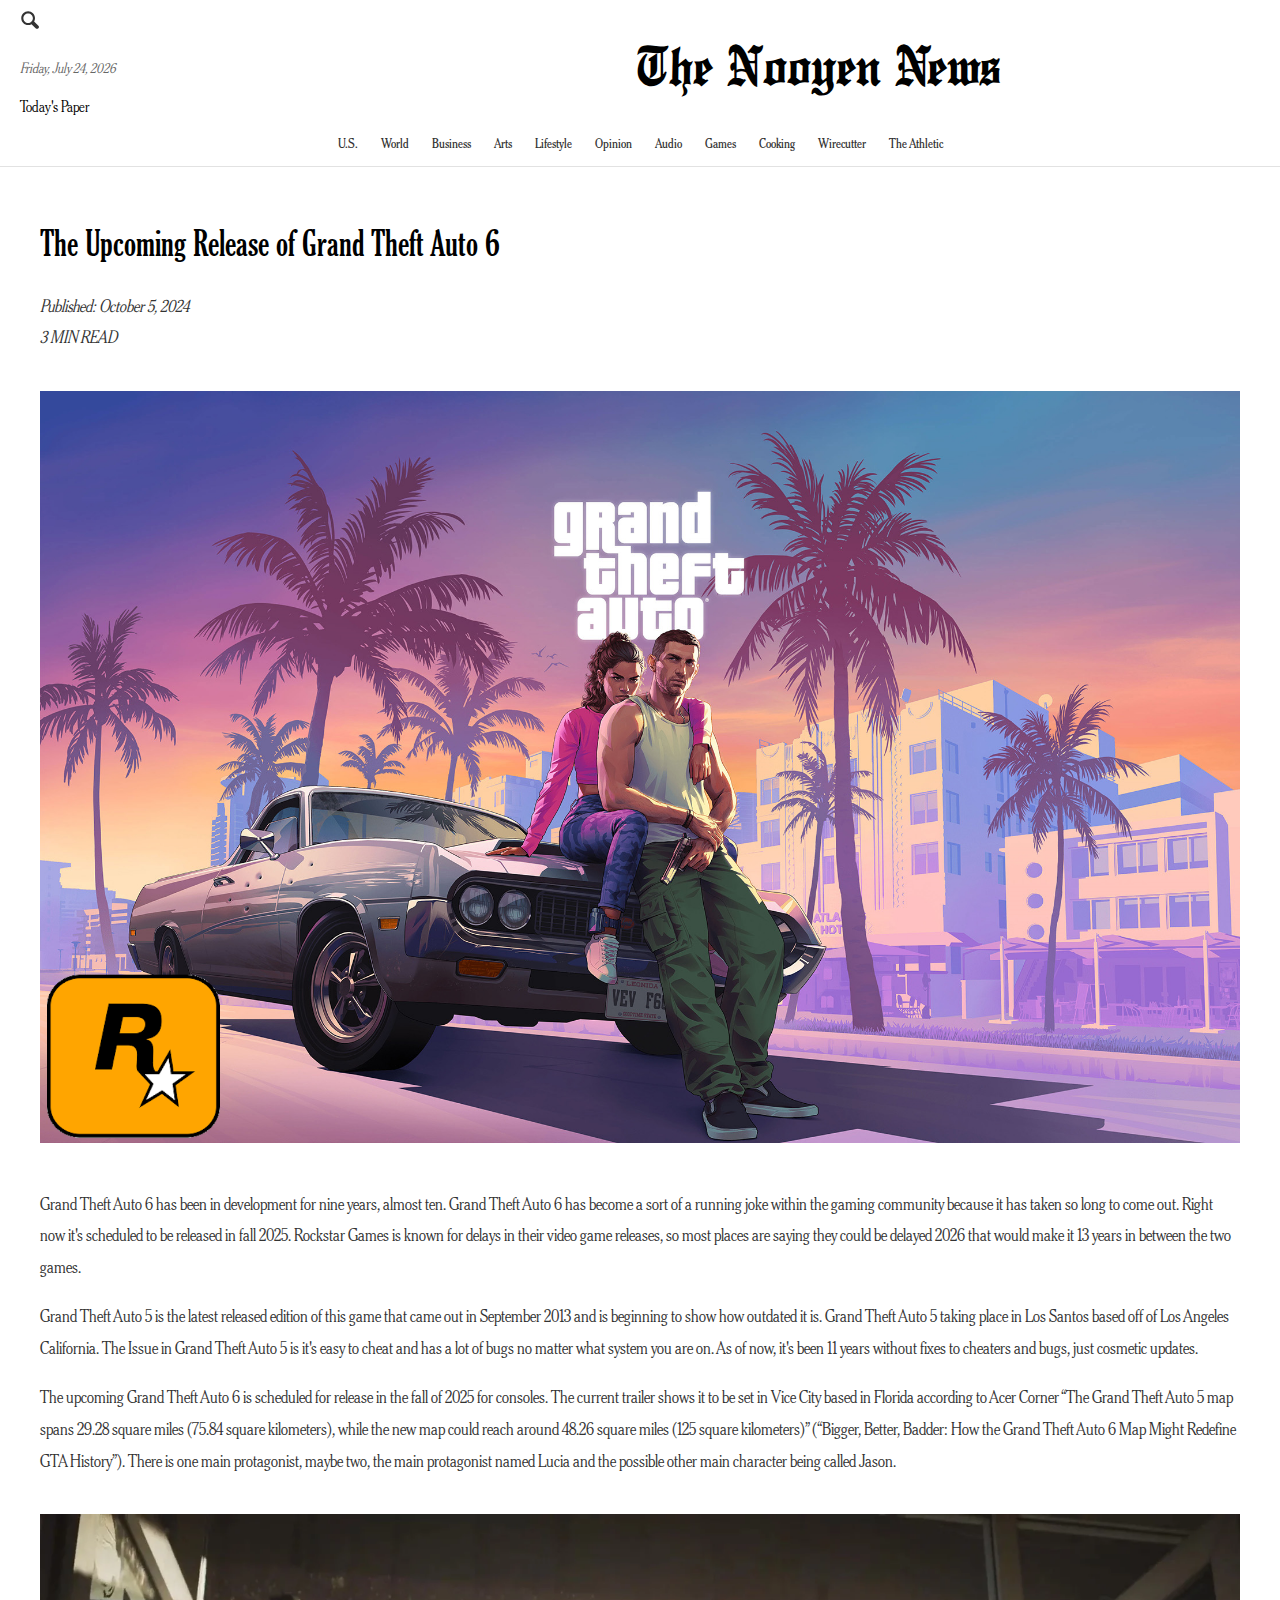
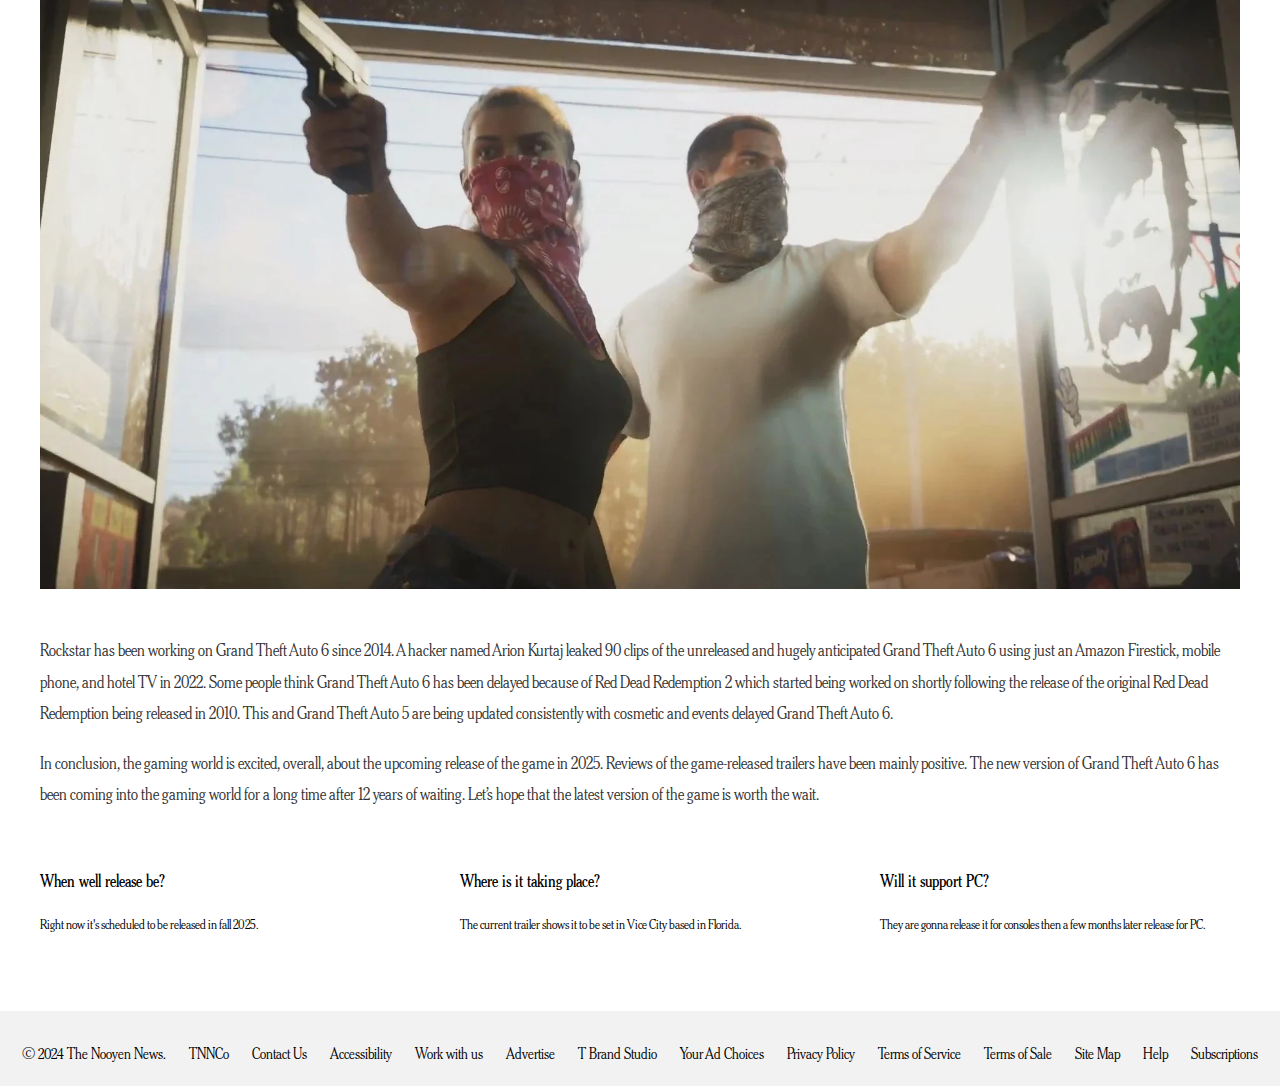
==== commit 690ba05e: "Update gta6.html" ====
--- a/gta6.html
+++ b/gta6.html
@@ -143,5 +143,6 @@
         </ul>
       </nav>
     </footer>
+    <script src="date.js"></script>
   </body>
 </html>
--- a/gta6style.css
+++ b/gta6style.css
@@ -40,7 +40,7 @@
 
 .header-top {
     display: flex;
-    justify-content: center;
+    justify-content: space-between;
     align-items: center;
     padding: 0 20px;
 }
@@ -65,6 +65,7 @@
 }
 
 .left-section {
+    flex-grow: 1;
     display: flex;
     flex-direction: column;
     align-items: flex-start;
@@ -108,7 +109,7 @@
 
 .logo {
     text-align: center;
-    flex-grow: 1;
+    flex-grow: 2;
 }
 
 .logo h1 {
